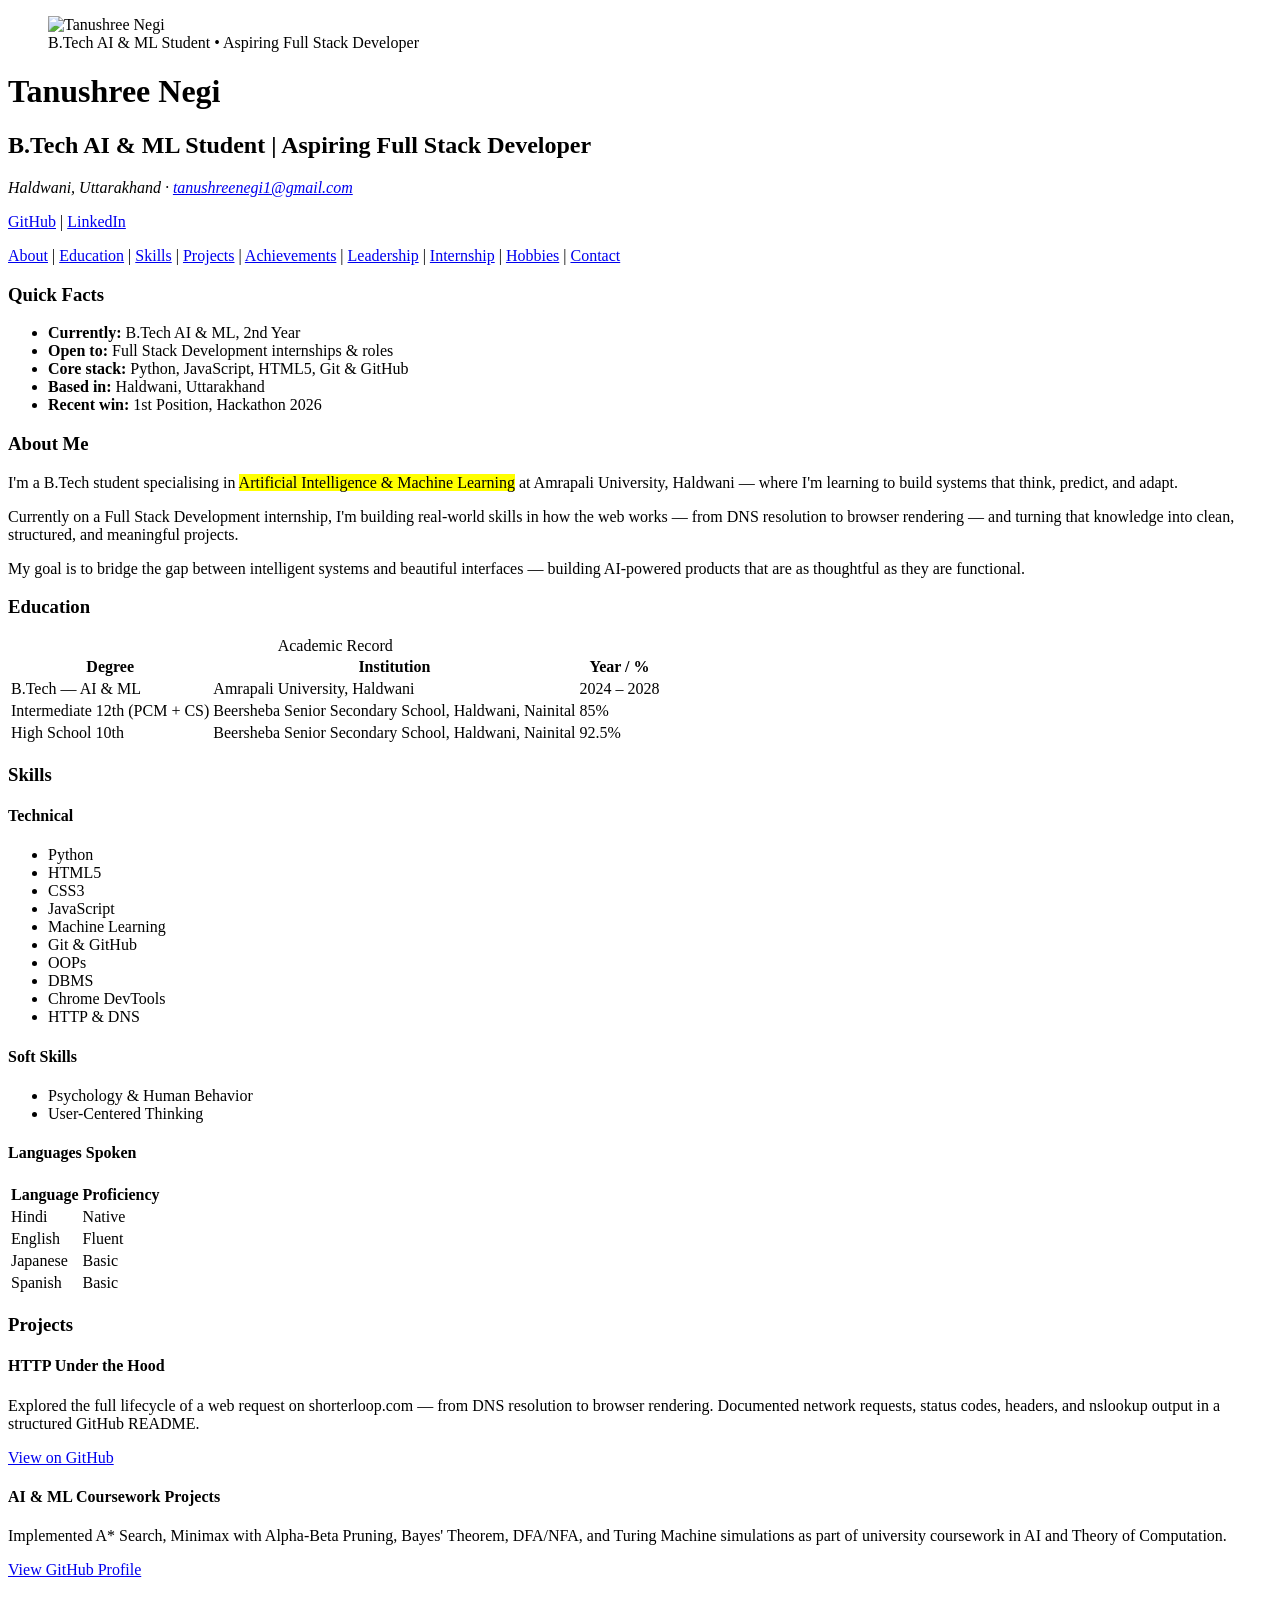
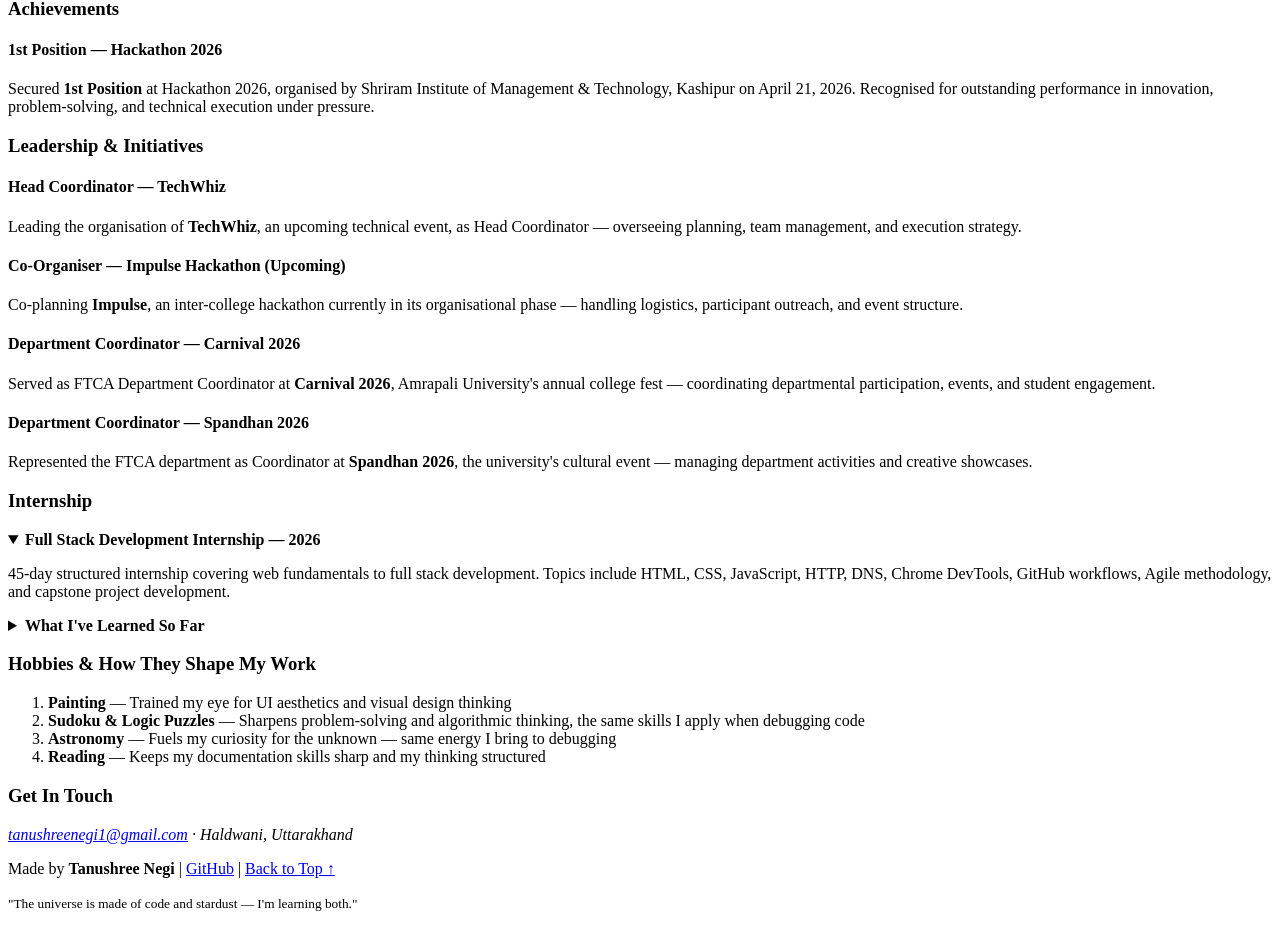
==== revamp/index.html @ 9504035f "Create index.html" ====
<!DOCTYPE html>
<html lang="en">
<head>
<meta charset="UTF-8" />
<meta name="viewport" content="width=device-width, initial-scale=1.0"/>
<title>Tanushree Negi — Aspiring Full Stack Developer</title>
<link rel="stylesheet" href="style.css" />
</head>
<body>

<header>
  <figure>
    <img src="profile.png" alt="Tanushree Negi" width="150" height="150" />
    <figcaption>B.Tech AI &amp; ML Student • Aspiring Full Stack Developer</figcaption>
  </figure>
  <hgroup>
    <h1>Tanushree Negi</h1>
    <h2>B.Tech AI &amp; ML Student | Aspiring Full Stack Developer</h2>
  </hgroup>
  <address>
    Haldwani, Uttarakhand ·
    <a href="mailto:tanushreenegi1@gmail.com">tanushreenegi1@gmail.com</a>
  </address>
  <p>
    <a href="https://github.com/TANUSHREENEGI-DEV" target="_blank" rel="noopener">GitHub</a>
    |
    <a href="https://www.linkedin.com/in/tanushree-negi-36230741a" target="_blank" rel="noopener">LinkedIn</a>
  </p>
</header>

<nav>
  <a href="#about">About</a> |
  <a href="#education">Education</a> |
  <a href="#skills">Skills</a> |
  <a href="#projects">Projects</a> |
  <a href="#achievements">Achievements</a> |
  <a href="#leadership">Leadership</a> |
  <a href="#internship">Internship</a> |
  <a href="#hobbies">Hobbies</a> |
  <a href="#contact">Contact</a>
</nav>

<aside>
  <h3>Quick Facts</h3>
  <ul>
    <li><strong>Currently:</strong> B.Tech AI &amp; ML, 2nd Year</li>
    <li><strong>Open to:</strong> Full Stack Development internships &amp; roles</li>
    <li><strong>Core stack:</strong> Python, JavaScript, HTML5, Git &amp; GitHub</li>
    <li><strong>Based in:</strong> Haldwani, Uttarakhand</li>
    <li><strong>Recent win:</strong> 1st Position, Hackathon 2026</li>
  </ul>
</aside>

<main>

  <section id="about">
    <h3>About Me</h3>
    <p>
      I'm a B.Tech student specialising in <mark>Artificial Intelligence &amp; Machine Learning</mark>
      at Amrapali University, Haldwani — where I'm learning to build systems that think,
      predict, and adapt.
    </p>
    <p>
      Currently on a Full Stack Development internship, I'm building real-world skills in
      how the web works — from DNS resolution to browser rendering — and turning that
      knowledge into clean, structured, and meaningful projects.
    </p>
    <p>
      My goal is to bridge the gap between intelligent systems and beautiful interfaces —
      building AI-powered products that are as thoughtful as they are functional.
    </p>
  </section>

  <section id="education">
    <h3>Education</h3>
    <table>
      <caption>Academic Record</caption>
      <thead>
        <tr><th>Degree</th><th>Institution</th><th>Year / %</th></tr>
      </thead>
      <tbody>
        <tr><td>B.Tech — AI &amp; ML</td><td>Amrapali University, Haldwani</td><td>2024 – 2028</td></tr>
        <tr><td>Intermediate 12th (PCM + CS)</td><td>Beersheba Senior Secondary School, Haldwani, Nainital</td><td>85%</td></tr>
        <tr><td>High School 10th</td><td>Beersheba Senior Secondary School, Haldwani, Nainital</td><td>92.5%</td></tr>
      </tbody>
    </table>
  </section>

  <section id="skills">
    <h3>Skills</h3>

    <section>
      <h4>Technical</h4>
      <ul>
        <li>Python</li><li>HTML5</li><li>CSS3</li><li>JavaScript</li>
        <li>Machine Learning</li><li>Git &amp; GitHub</li><li>OOPs</li>
        <li>DBMS</li><li>Chrome DevTools</li><li>HTTP &amp; DNS</li>
      </ul>
    </section>

    <section>
      <h4>Soft Skills</h4>
      <ul>
        <li>Psychology &amp; Human Behavior</li>
        <li>User-Centered Thinking</li>
      </ul>
    </section>

    <section>
      <h4>Languages Spoken</h4>
      <table>
        <thead><tr><th>Language</th><th>Proficiency</th></tr></thead>
        <tbody>
          <tr><td>Hindi</td><td>Native</td></tr>
          <tr><td>English</td><td>Fluent</td></tr>
          <tr><td>Japanese</td><td>Basic</td></tr>
          <tr><td>Spanish</td><td>Basic</td></tr>
        </tbody>
      </table>
    </section>
  </section>

  <section id="projects">
    <h3>Projects</h3>

    <article>
      <h4>HTTP Under the Hood</h4>
      <p>
        Explored the full lifecycle of a web request on shorterloop.com — from DNS
        resolution to browser rendering. Documented network requests, status codes,
        headers, and nslookup output in a structured GitHub README.
      </p>
      <p>
        <a href="https://github.com/TANUSHREENEGI-DEV/http-under-the-hood" target="_blank" rel="noopener">
          View on GitHub
        </a>
      </p>
    </article>

    <article>
      <h4>AI &amp; ML Coursework Projects</h4>
      <p>
        Implemented A* Search, Minimax with Alpha-Beta Pruning, Bayes' Theorem, DFA/NFA,
        and Turing Machine simulations as part of university coursework in AI and Theory
        of Computation.
      </p>
      <p>
        <a href="https://github.com/TANUSHREENEGI-DEV" target="_blank" rel="noopener">
          View GitHub Profile
        </a>
      </p>
    </article>
  </section>

  <section id="achievements">
    <h3>Achievements</h3>
    <article>
      <h4>1st Position — Hackathon 2026</h4>
      <p>
        Secured <strong>1st Position</strong> at Hackathon 2026, organised by Shriram
        Institute of Management &amp; Technology, Kashipur on April 21, 2026. Recognised for
        outstanding performance in innovation, problem-solving, and technical execution
        under pressure.
      </p>
    </article>
  </section>

  <section id="leadership">
    <h3>Leadership &amp; Initiatives</h3>

    <article>
      <h4>Head Coordinator — TechWhiz</h4>
      <p>Leading the organisation of <strong>TechWhiz</strong>, an upcoming technical event, as Head Coordinator — overseeing planning, team management, and execution strategy.</p>
    </article>

    <article>
      <h4>Co-Organiser — Impulse Hackathon (Upcoming)</h4>
      <p>Co-planning <strong>Impulse</strong>, an inter-college hackathon currently in its organisational phase — handling logistics, participant outreach, and event structure.</p>
    </article>

    <article>
      <h4>Department Coordinator — Carnival 2026</h4>
      <p>Served as FTCA Department Coordinator at <strong>Carnival 2026</strong>, Amrapali University's annual college fest — coordinating departmental participation, events, and student engagement.</p>
    </article>

    <article>
      <h4>Department Coordinator — Spandhan 2026</h4>
      <p>Represented the FTCA department as Coordinator at <strong>Spandhan 2026</strong>, the university's cultural event — managing department activities and creative showcases.</p>
    </article>
  </section>

  <section id="internship">
    <h3>Internship</h3>
    <details open>
      <summary><strong>Full Stack Development Internship — 2026</strong></summary>
      <p>
        45-day structured internship covering web fundamentals to full stack development.
        Topics include HTML, CSS, JavaScript, HTTP, DNS, Chrome DevTools, GitHub workflows,
        Agile methodology, and capstone project development.
      </p>
    </details>
    <details>
      <summary><strong>What I've Learned So Far</strong></summary>
      <p>
        How browsers load websites (DNS → TCP → HTTP → Render), semantic HTML, GitHub
        repository management, network request analysis using DevTools, and writing
        professional technical documentation.
      </p>
    </details>
  </section>

  <section id="hobbies">
    <h3>Hobbies &amp; How They Shape My Work</h3>
    <ol>
      <li><strong>Painting</strong> — Trained my eye for UI aesthetics and visual design thinking</li>
      <li><strong>Sudoku &amp; Logic Puzzles</strong> — Sharpens problem-solving and algorithmic thinking, the same skills I apply when debugging code</li>
      <li><strong>Astronomy</strong> — Fuels my curiosity for the unknown — same energy I bring to debugging</li>
      <li><strong>Reading</strong> — Keeps my documentation skills sharp and my thinking structured</li>
    </ol>
  </section>

  <section id="contact">
    <h3>Get In Touch</h3>
    <address>
      <a href="mailto:tanushreenegi1@gmail.com">tanushreenegi1@gmail.com</a> ·
      Haldwani, Uttarakhand
    </address>
  </section>

</main>

<footer>
  <p>
    Made by <strong>Tanushree Negi</strong> |
    <a href="https://github.com/TANUSHREENEGI-DEV" target="_blank" rel="noopener">GitHub</a>
    |
    <a href="#top">Back to Top ↑</a>
  </p>
  <p><small>"The universe is made of code and stardust — I'm learning both."</small></p>
</footer>

</body>
</html>
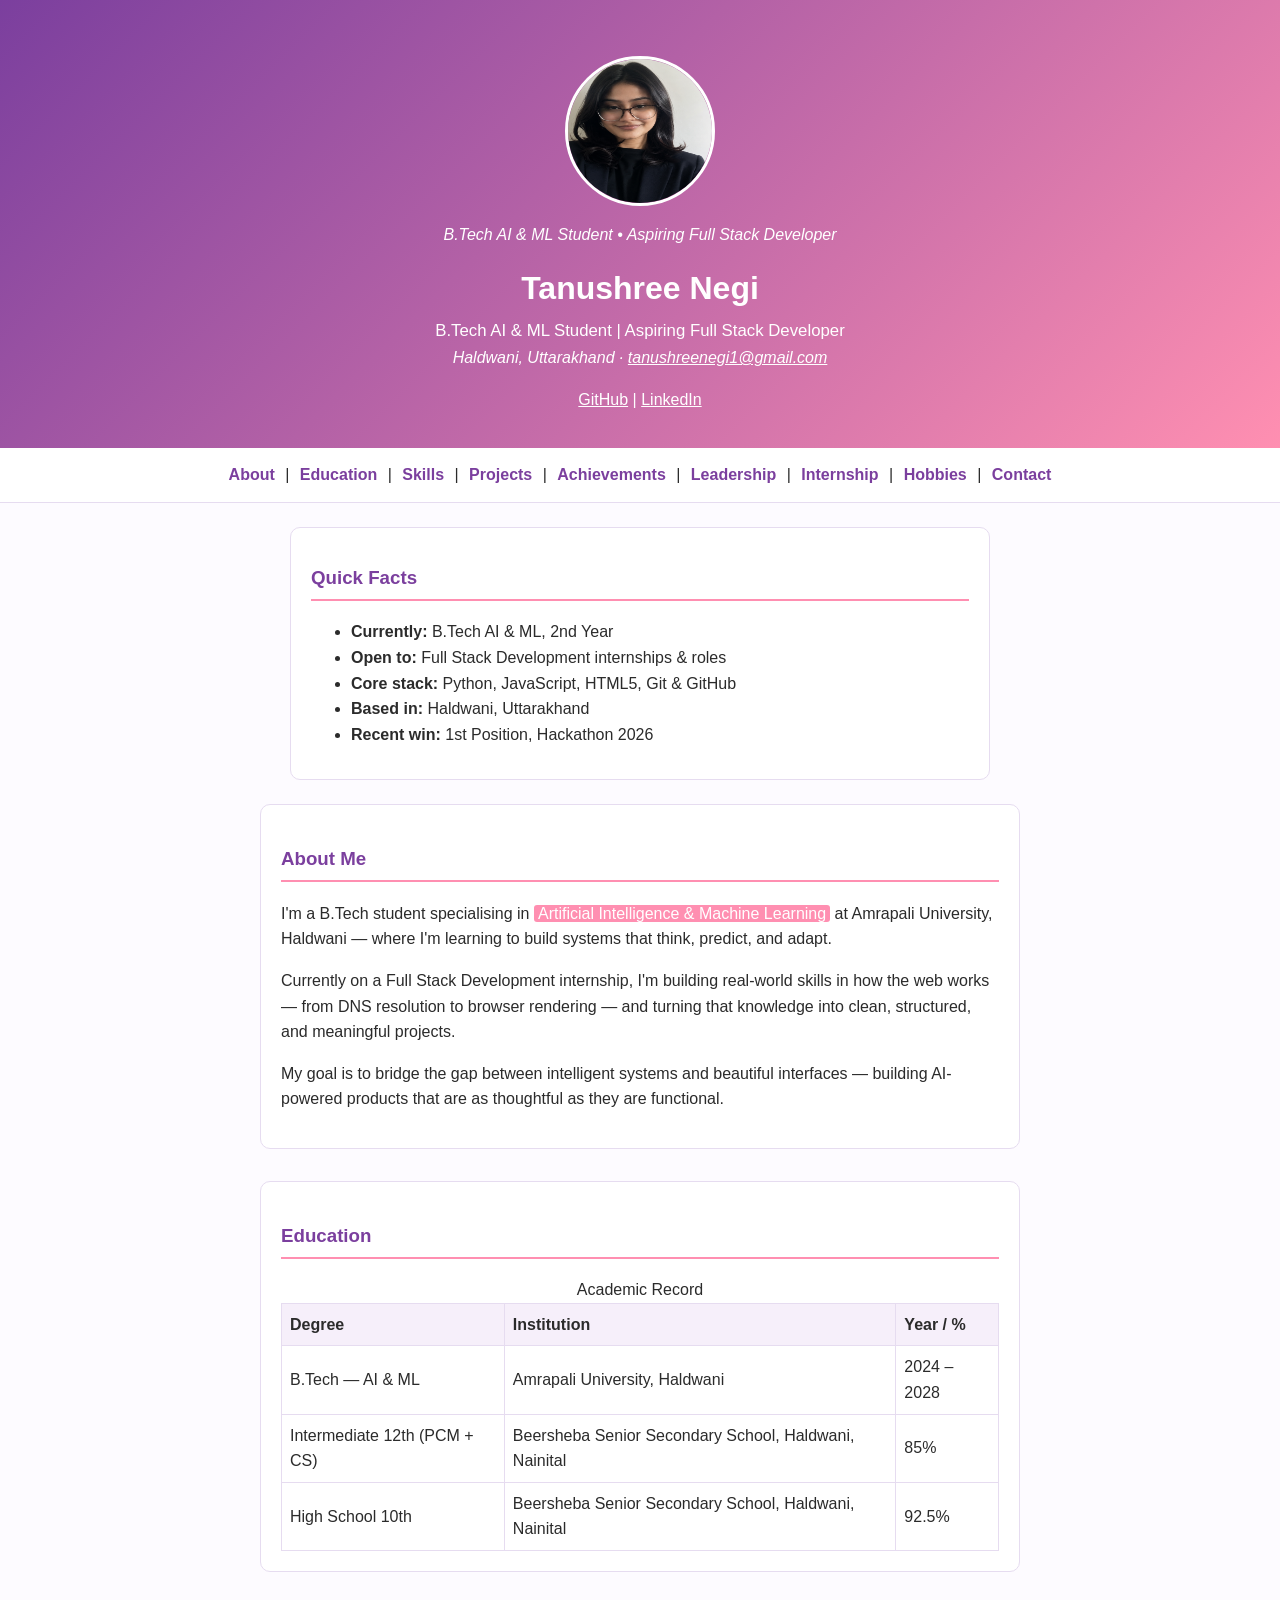
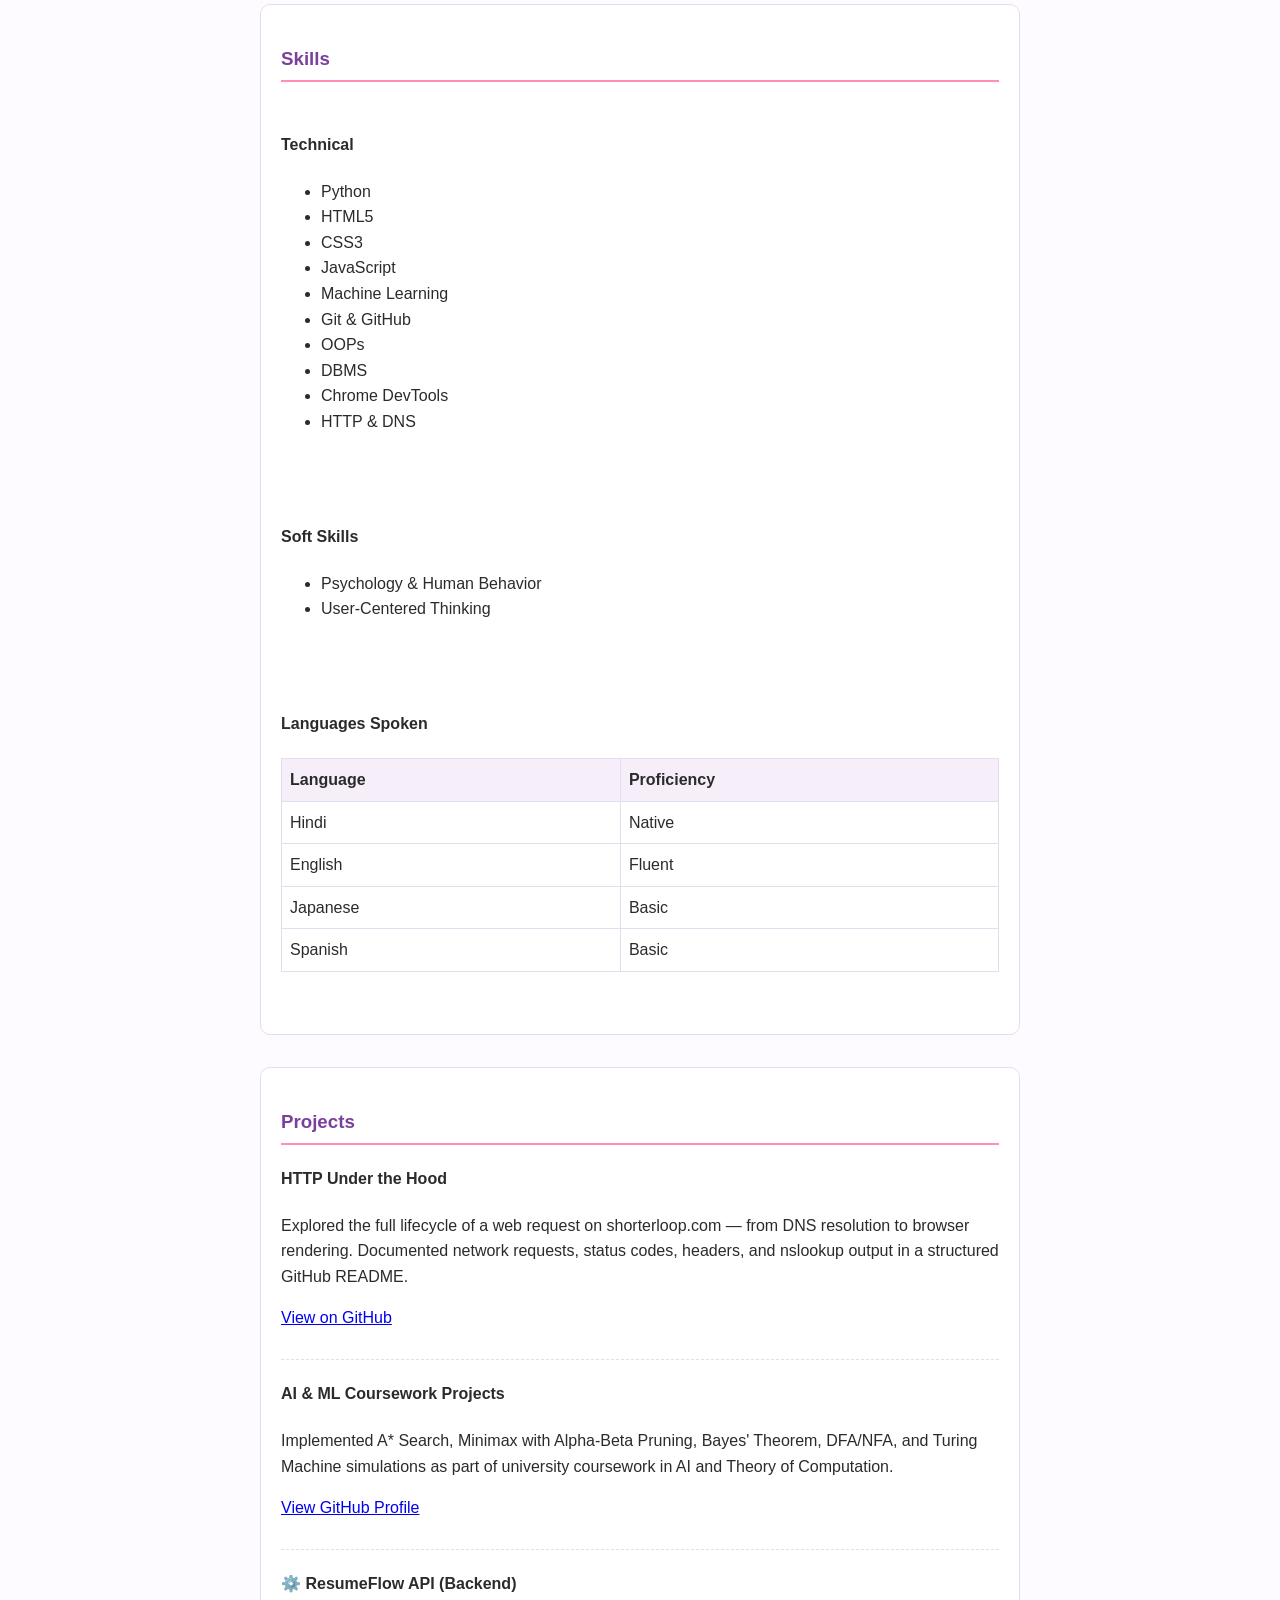
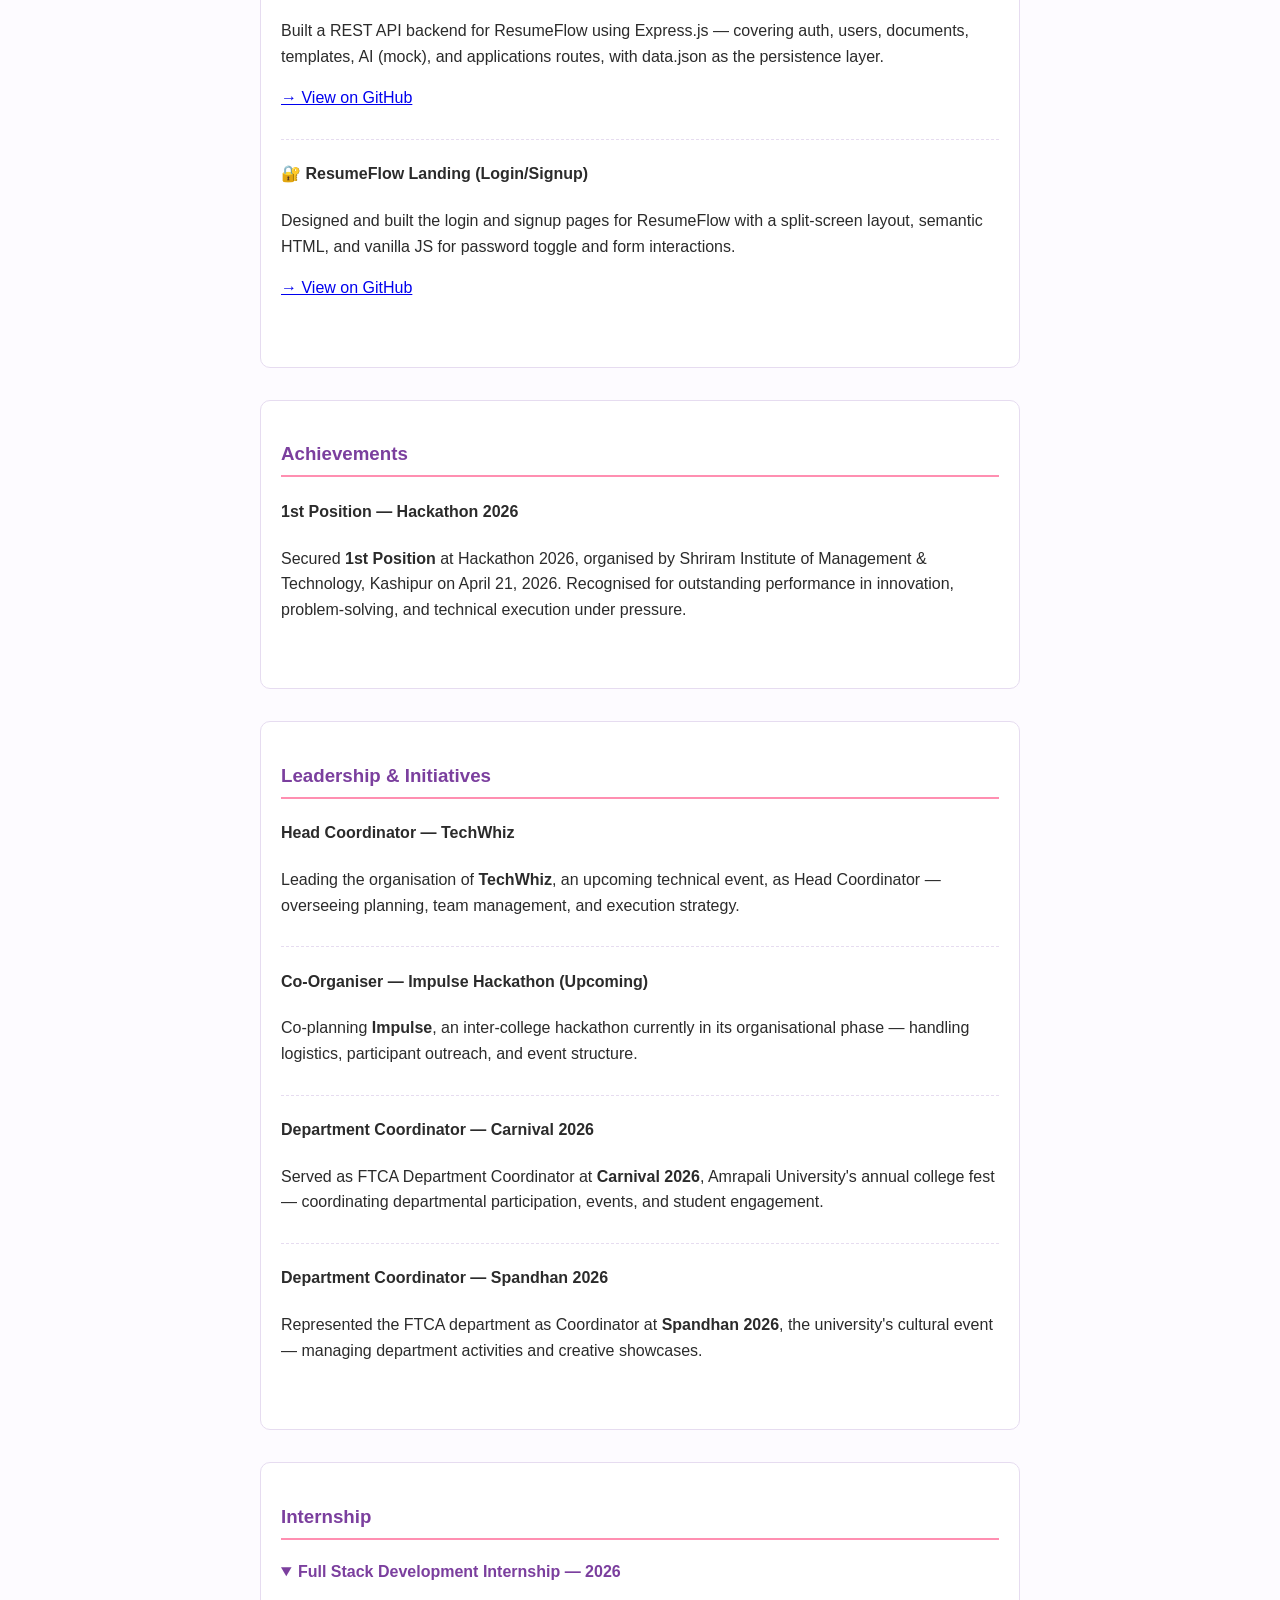
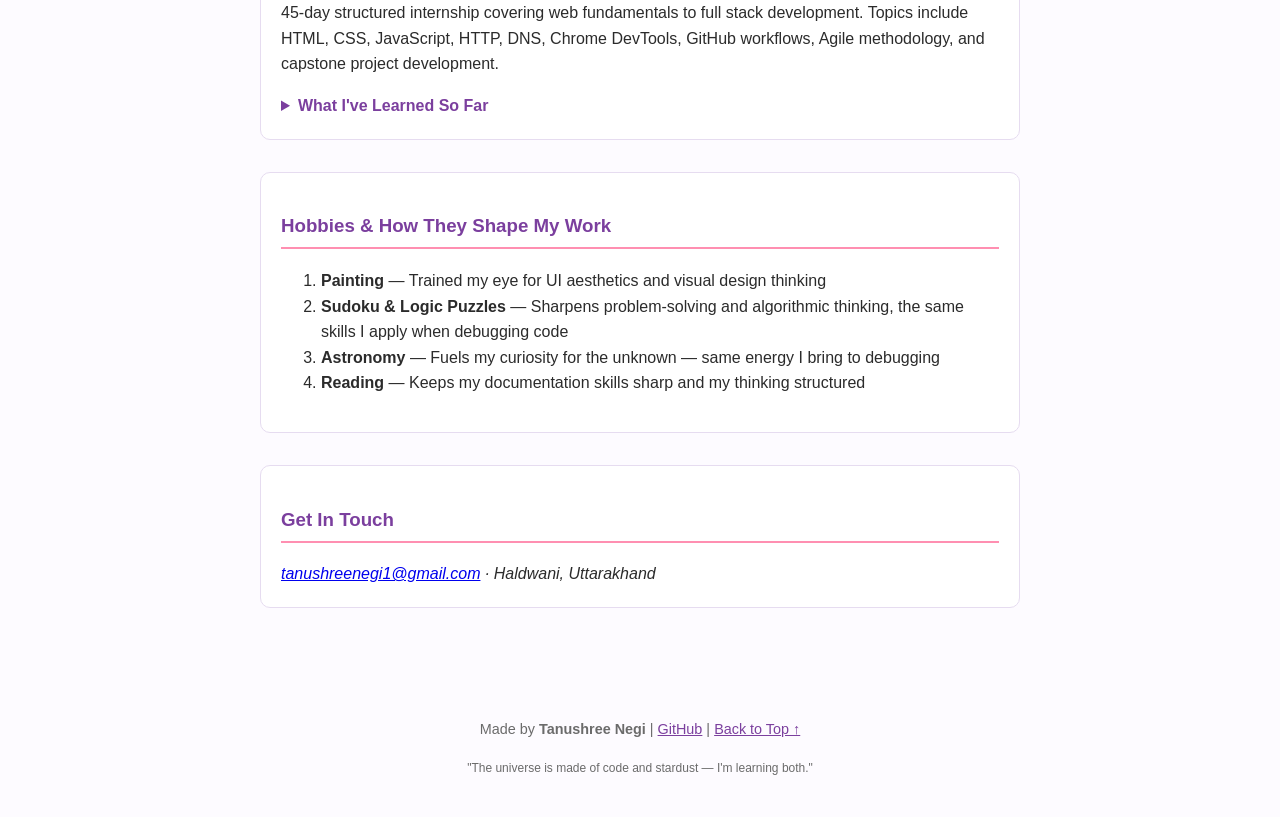
==== commit 45071ff9: "Update index.html" ====
--- a/revamp/index.html
+++ b/revamp/index.html
@@ -150,6 +150,33 @@
         </a>
       </p>
     </article>
+    <article>
+  <h4>⚙️ ResumeFlow API (Backend)</h4>
+  <p>
+    Built a REST API backend for ResumeFlow using Express.js — covering auth,
+    users, documents, templates, AI (mock), and applications routes, with
+    data.json as the persistence layer.
+  </p>
+  <p>
+    <a href="https://github.com/tanushreenegi-dev/resume-api" target="_blank">
+      → View on GitHub
+    </a>
+  </p>
+</article>
+
+<article>
+  <h4>🔐 ResumeFlow Landing (Login/Signup)</h4>
+  <p>
+    Designed and built the login and signup pages for ResumeFlow with a
+    split-screen layout, semantic HTML, and vanilla JS for password toggle
+    and form interactions.
+  </p>
+  <p>
+    <a href="https://github.com/tanushreenegi-dev/resume-landing" target="_blank">
+      → View on GitHub
+    </a>
+  </p>
+</article>
   </section>
 
   <section id="achievements">
--- a/revamp/style.css
+++ b/revamp/style.css
@@ -0,0 +1,121 @@
+:root {
+  --primary: #7b3f9e;
+  --accent: #ff8fb1;
+  --text: #2b2b2b;
+  --muted: #6b6b6b;
+  --bg: #fdfbff;
+  --card-bg: #ffffff;
+  --border: #e6dcf0;
+}
+
+* { box-sizing: border-box; }
+
+body {
+  font-family: "Segoe UI", Roboto, Arial, sans-serif;
+  color: var(--text);
+  background: var(--bg);
+  margin: 0;
+  line-height: 1.6;
+}
+
+header {
+  text-align: center;
+  padding: 40px 20px 20px;
+  background: linear-gradient(135deg, var(--primary), var(--accent));
+  color: #fff;
+}
+
+header img {
+  border-radius: 50%;
+  border: 3px solid #fff;
+}
+
+header figcaption { margin-top: 8px; font-style: italic; }
+
+header a { color: #fff; text-decoration: underline; }
+
+nav {
+  text-align: center;
+  padding: 14px;
+  background: #fff;
+  border-bottom: 1px solid var(--border);
+  position: sticky;
+  top: 0;
+}
+
+nav a {
+  color: var(--primary);
+  text-decoration: none;
+  margin: 0 6px;
+  font-weight: 600;
+}
+
+nav a:hover { text-decoration: underline; }
+
+aside {
+  max-width: 700px;
+  margin: 24px auto;
+  padding: 16px 20px;
+  background: var(--card-bg);
+  border: 1px solid var(--border);
+  border-radius: 10px;
+}
+
+main {
+  max-width: 800px;
+  margin: 0 auto;
+  padding: 0 20px 40px;
+}
+
+section {
+  margin-bottom: 32px;
+  padding: 20px;
+  background: var(--card-bg);
+  border: 1px solid var(--border);
+  border-radius: 10px;
+}
+
+section section {
+  border: none;
+  padding: 10px 0;
+  background: transparent;
+}
+
+h1 { margin: 10px 0 4px; }
+h2 { font-weight: 400; margin: 0; font-size: 1.05rem; }
+h3 { color: var(--primary); border-bottom: 2px solid var(--accent); padding-bottom: 6px; }
+
+table {
+  width: 100%;
+  border-collapse: collapse;
+  margin-top: 10px;
+}
+
+th, td {
+  border: 1px solid var(--border);
+  padding: 8px;
+  text-align: left;
+}
+
+th { background: #f6effa; }
+
+article {
+  margin-bottom: 18px;
+  padding-bottom: 12px;
+  border-bottom: 1px dashed var(--border);
+}
+
+article:last-child { border-bottom: none; }
+
+mark { background: var(--accent); color: #fff; padding: 0 4px; border-radius: 3px; }
+
+details summary { cursor: pointer; font-weight: 600; color: var(--primary); }
+
+footer {
+  text-align: center;
+  padding: 24px;
+  color: var(--muted);
+  font-size: 0.9rem;
+}
+
+footer a { color: var(--primary); }
